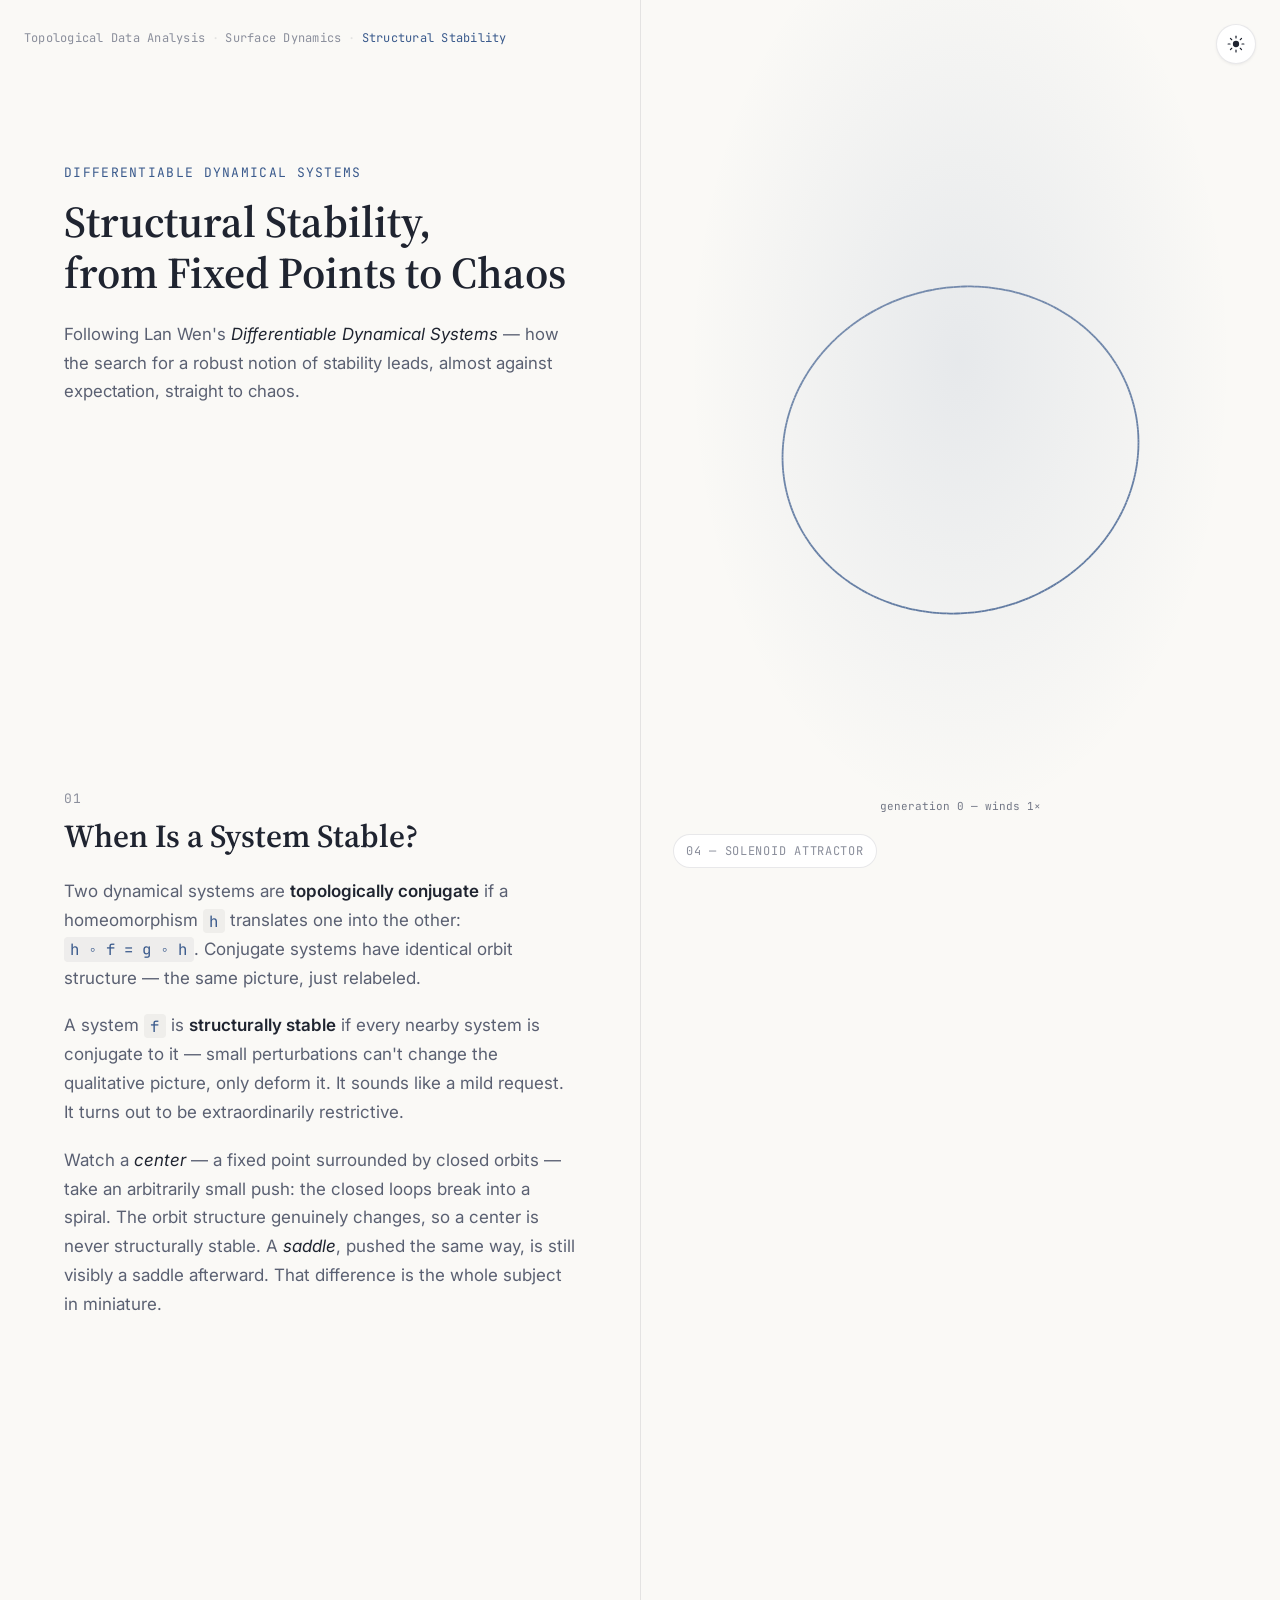
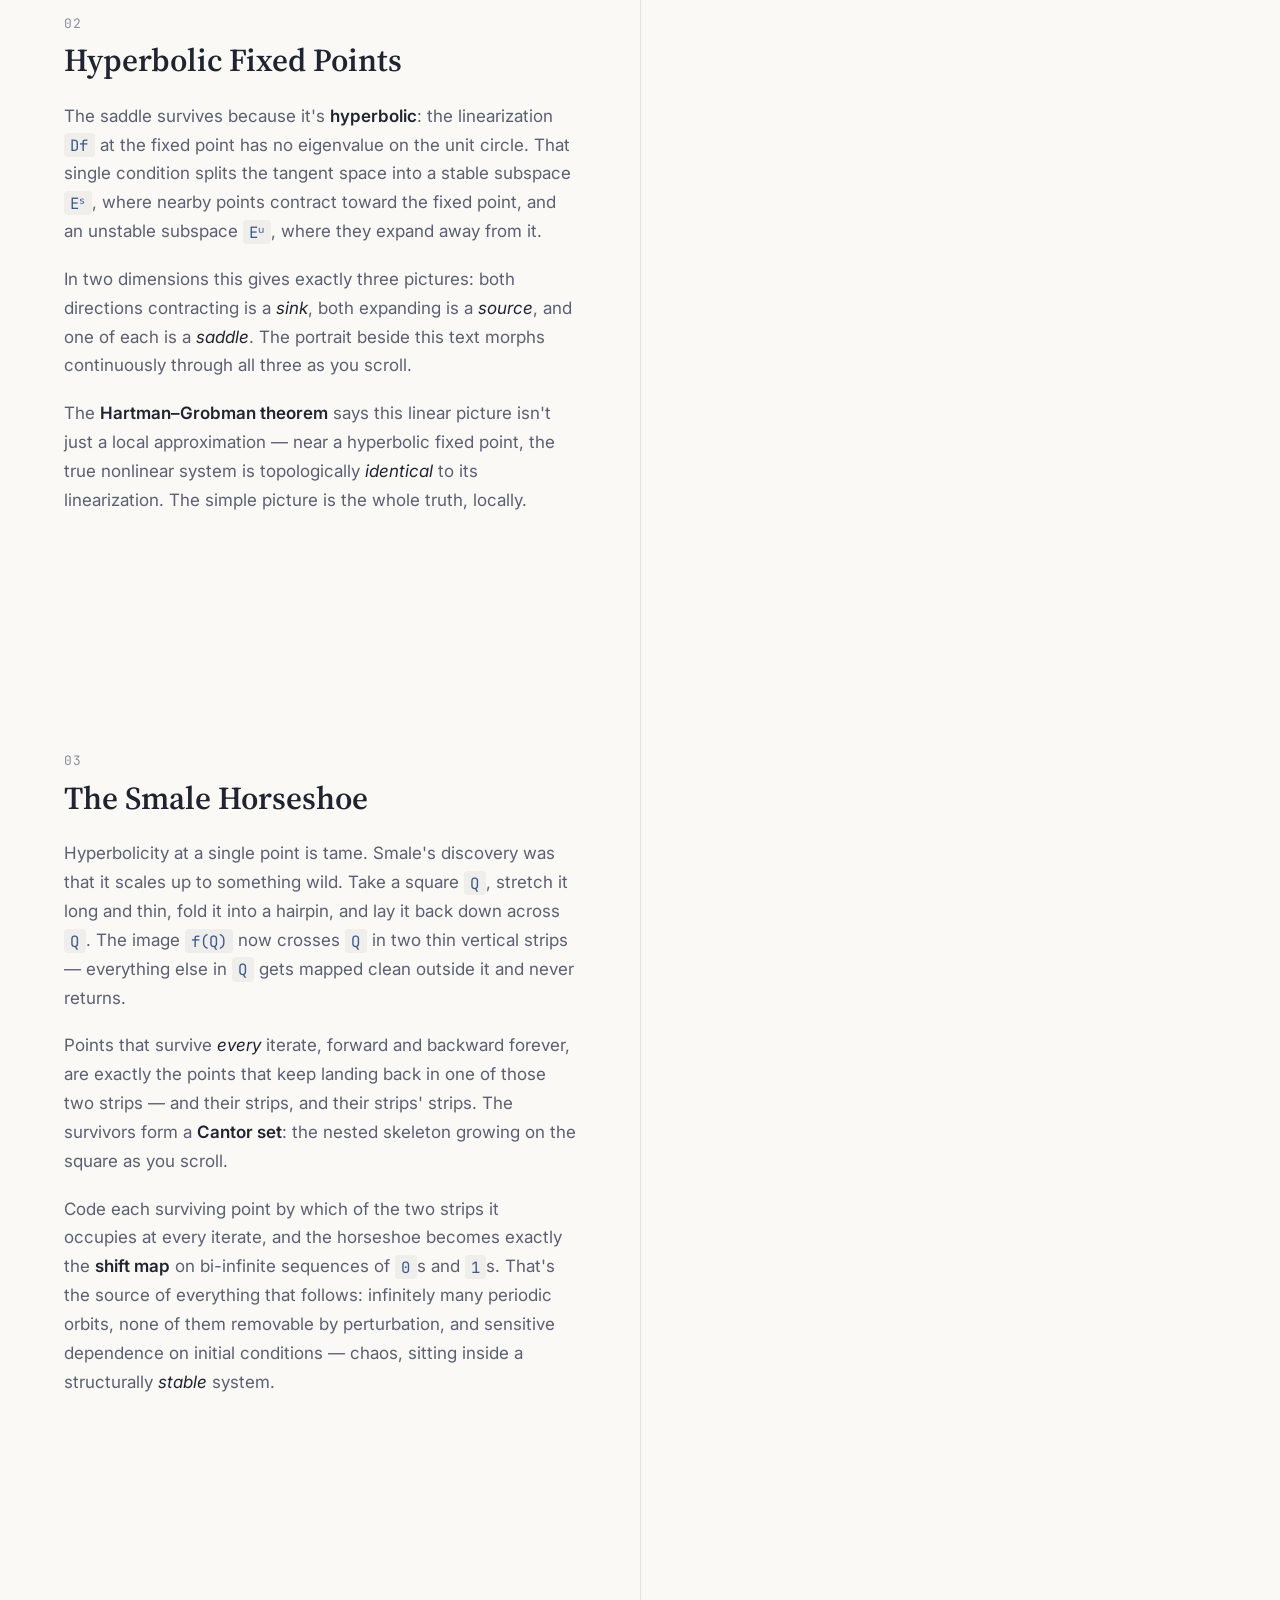
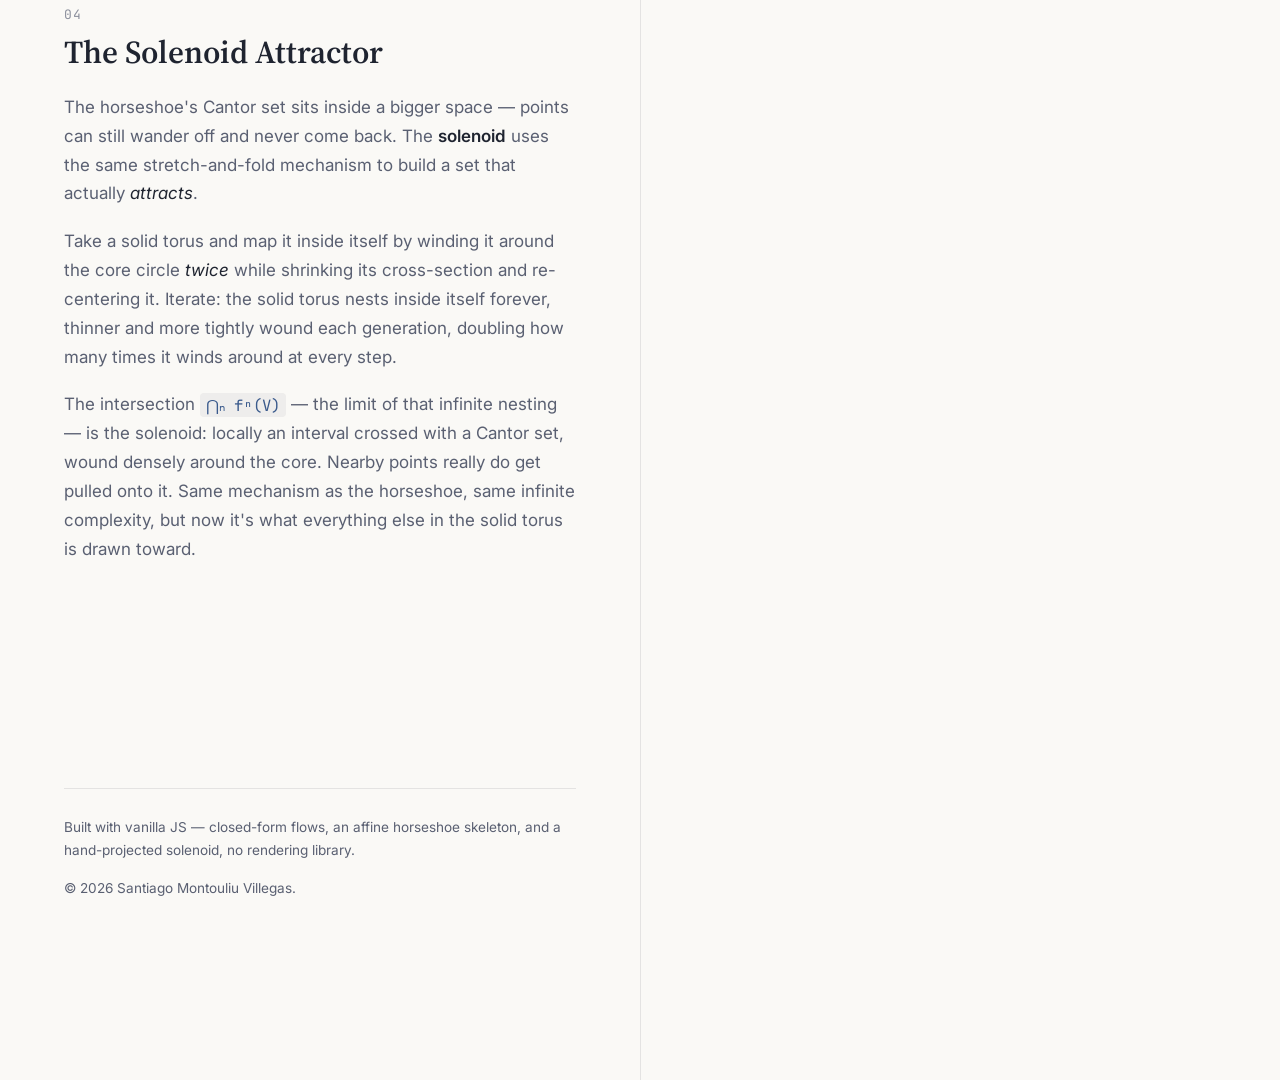
==== chaos.html @ 3588f734 "Add third entry on structural stability and chaos, plus site-wide copyright New entry (chaos.html/ch" ====
<!DOCTYPE html>
<html lang="en">
<head>
  <meta charset="UTF-8" />
  <meta name="viewport" content="width=device-width, initial-scale=1.0" />
  <title>Structural Stability, from Fixed Points to Chaos</title>
  <meta name="description" content="A scrollytelling introduction to structural stability and hyperbolicity: hyperbolic fixed points, the Smale horseshoe, and the solenoid attractor." />

  <link rel="preconnect" href="https://fonts.googleapis.com" />
  <link rel="preconnect" href="https://fonts.gstatic.com" crossorigin />
  <link href="https://fonts.googleapis.com/css2?family=Inter:wght@400;500;600&family=JetBrains+Mono:wght@400;500&family=Source+Serif+4:ital,opsz,wght@0,8..60,400;0,8..60,600;1,8..60,400&display=swap" rel="stylesheet" />

  <link rel="stylesheet" href="style.css" />
</head>
<body>

  <nav class="site-nav" aria-label="Entries">
    <a href="index.html">Topological Data Analysis</a>
    <span class="site-nav-sep" aria-hidden="true">·</span>
    <a href="surface-dynamics.html">Surface Dynamics</a>
    <span class="site-nav-sep" aria-hidden="true">·</span>
    <a href="chaos.html" class="is-current">Structural Stability</a>
  </nav>

  <button id="theme-toggle" aria-label="Toggle light and dark mode" title="Toggle theme">
    <svg id="icon-sun" viewBox="0 0 24 24" width="18" height="18" aria-hidden="true">
      <circle cx="12" cy="12" r="4.2"></circle>
      <g stroke-linecap="round">
        <line x1="12" y1="1.5" x2="12" y2="4"></line>
        <line x1="12" y1="20" x2="12" y2="22.5"></line>
        <line x1="1.5" y1="12" x2="4" y2="12"></line>
        <line x1="20" y1="12" x2="22.5" y2="12"></line>
        <line x1="4.6" y1="4.6" x2="6.3" y2="6.3"></line>
        <line x1="17.7" y1="17.7" x2="19.4" y2="19.4"></line>
        <line x1="4.6" y1="19.4" x2="6.3" y2="17.7"></line>
        <line x1="17.7" y1="6.3" x2="19.4" y2="4.6"></line>
      </g>
    </svg>
    <svg id="icon-moon" viewBox="0 0 24 24" width="18" height="18" aria-hidden="true">
      <path d="M20.5 14.5A8.5 8.5 0 1 1 9.5 3.5a7 7 0 0 0 11 11z"></path>
    </svg>
  </button>

  <main class="layout">

    <div class="scene-column">
      <div class="scene-sticky">
        <canvas id="scene-canvas"></canvas>
        <div class="scene-caption">
          <span id="scene-stage-label">01 — Stability</span>
        </div>
      </div>
    </div>

    <div class="text-column">
      <article>

        <header class="hero">
          <p class="eyebrow">Differentiable Dynamical Systems</p>
          <h1>Structural Stability,<br>from Fixed Points to Chaos</h1>
          <p class="hero-sub">
            Following Lan Wen's <em>Differentiable Dynamical Systems</em> — how the search for a robust
            notion of stability leads, almost against expectation, straight to chaos.
          </p>
        </header>

        <!-- Section 1 -->
        <section class="story-section" id="ds-section-1" data-index="0">
          <p class="section-kicker">01</p>
          <h2>When Is a System Stable?</h2>
          <p>
            Two dynamical systems are <strong>topologically conjugate</strong> if a homeomorphism
            <code class="math">h</code> translates one into the other: <code class="math">h ∘ f = g ∘ h</code>.
            Conjugate systems have identical orbit structure — the same picture, just relabeled.
          </p>
          <p>
            A system <code class="math">f</code> is <strong>structurally stable</strong> if every nearby
            system is conjugate to it — small perturbations can't change the qualitative picture, only
            deform it. It sounds like a mild request. It turns out to be extraordinarily restrictive.
          </p>
          <p>
            Watch a <em>center</em> — a fixed point surrounded by closed orbits — take an arbitrarily small
            push: the closed loops break into a spiral. The orbit structure genuinely changes, so a center is
            never structurally stable. A <em>saddle</em>, pushed the same way, is still visibly a saddle
            afterward. That difference is the whole subject in miniature.
          </p>
        </section>

        <!-- Section 2 -->
        <section class="story-section" id="ds-section-2" data-index="1">
          <p class="section-kicker">02</p>
          <h2>Hyperbolic Fixed Points</h2>
          <p>
            The saddle survives because it's <strong>hyperbolic</strong>: the linearization
            <code class="math">Df</code> at the fixed point has no eigenvalue on the unit circle. That single
            condition splits the tangent space into a stable subspace <code class="math">Eˢ</code>, where
            nearby points contract toward the fixed point, and an unstable subspace
            <code class="math">Eᵘ</code>, where they expand away from it.
          </p>
          <p>
            In two dimensions this gives exactly three pictures: both directions contracting is a
            <em>sink</em>, both expanding is a <em>source</em>, and one of each is a <em>saddle</em>. The
            portrait beside this text morphs continuously through all three as you scroll.
          </p>
          <p>
            The <strong>Hartman–Grobman theorem</strong> says this linear picture isn't just a local
            approximation — near a hyperbolic fixed point, the true nonlinear system is topologically
            <em>identical</em> to its linearization. The simple picture is the whole truth, locally.
          </p>
        </section>

        <!-- Section 3 -->
        <section class="story-section" id="ds-section-3" data-index="2">
          <p class="section-kicker">03</p>
          <h2>The Smale Horseshoe</h2>
          <p>
            Hyperbolicity at a single point is tame. Smale's discovery was that it scales up to something
            wild. Take a square <code class="math">Q</code>, stretch it long and thin, fold it into a
            hairpin, and lay it back down across <code class="math">Q</code>. The image
            <code class="math">f(Q)</code> now crosses <code class="math">Q</code> in two thin vertical
            strips — everything else in <code class="math">Q</code> gets mapped clean outside it and never
            returns.
          </p>
          <p>
            Points that survive <em>every</em> iterate, forward and backward forever, are exactly the points
            that keep landing back in one of those two strips — and their strips, and their strips' strips.
            The survivors form a <strong>Cantor set</strong>: the nested skeleton growing on the square as
            you scroll.
          </p>
          <p>
            Code each surviving point by which of the two strips it occupies at every iterate, and the
            horseshoe becomes exactly the <strong>shift map</strong> on bi-infinite sequences of
            <code class="math">0</code>s and <code class="math">1</code>s. That's the source of everything
            that follows: infinitely many periodic orbits, none of them removable by perturbation, and
            sensitive dependence on initial conditions — chaos, sitting inside a structurally
            <em>stable</em> system.
          </p>
        </section>

        <!-- Section 4 -->
        <section class="story-section" id="ds-section-4" data-index="3">
          <p class="section-kicker">04</p>
          <h2>The Solenoid Attractor</h2>
          <p>
            The horseshoe's Cantor set sits inside a bigger space — points can still wander off and never
            come back. The <strong>solenoid</strong> uses the same stretch-and-fold mechanism to build a set
            that actually <em>attracts</em>.
          </p>
          <p>
            Take a solid torus and map it inside itself by winding it around the core circle <em>twice</em>
            while shrinking its cross-section and re-centering it. Iterate: the solid torus nests inside
            itself forever, thinner and more tightly wound each generation, doubling how many times it
            winds around at every step.
          </p>
          <p>
            The intersection <code class="math">⋂ₙ fⁿ(V)</code> — the limit of that infinite nesting — is
            the solenoid: locally an interval crossed with a Cantor set, wound densely around the core.
            Nearby points really do get pulled onto it. Same mechanism as the horseshoe, same infinite
            complexity, but now it's what everything else in the solid torus is drawn toward.
          </p>
        </section>

        <footer class="page-footer">
          <p>Built with vanilla JS — closed-form flows, an affine horseshoe skeleton, and a hand-projected solenoid, no rendering library.</p>
          <p class="copyright">© <span class="copyright-year"></span> Santiago Montouliu Villegas.</p>
        </footer>

      </article>
    </div>

  </main>

  <script>
    document.querySelectorAll(".copyright-year").forEach((el) => { el.textContent = new Date().getFullYear(); });
  </script>
  <script type="module" src="chaos.js"></script>
</body>
</html>
---- style.css ----
/* ==========================================================================
   Design tokens
   Light mode is the default; dark mode overrides via [data-theme="dark"]
   or an OS-level preference when no explicit choice has been made.
   ========================================================================== */

:root {
  --bg: #faf9f6;
  --bg-elevated: #ffffff;
  --text-primary: #1f2430;
  --text-secondary: #5a6072;
  --text-tertiary: #8b8f9c;
  --accent: #3a5a8c;
  --accent-soft: rgba(58, 90, 140, 0.1);
  --border: rgba(31, 36, 48, 0.1);
  --code-bg: rgba(31, 36, 48, 0.05);

  --scene-fog: #faf9f6;
  --scene-point-a: #3a5a8c;
  --scene-point-b: #c98a4b;
  --scene-ambient: #ffffff;

  --font-sans: "Inter", -apple-system, BlinkMacSystemFont, "Segoe UI", sans-serif;
  --font-serif: "Source Serif 4", Georgia, serif;
  --font-mono: "JetBrains Mono", ui-monospace, "SF Mono", Menlo, monospace;

  --max-text-width: 620px;
  --transition-theme: background-color 0.4s ease, color 0.4s ease, border-color 0.4s ease;
}

[data-theme="dark"] {
  --bg: #14161c;
  --bg-elevated: #1b1e26;
  --text-primary: #e7e6e2;
  --text-secondary: #a4a7b3;
  --text-tertiary: #6c7080;
  --accent: #8fb3e8;
  --accent-soft: rgba(143, 179, 232, 0.12);
  --border: rgba(231, 230, 226, 0.1);
  --code-bg: rgba(231, 230, 226, 0.06);

  --scene-fog: #14161c;
  --scene-point-a: #8fb3e8;
  --scene-point-b: #e0a868;
  --scene-ambient: #2a2e3a;
}

/* Fall back to OS preference only when the user hasn't chosen explicitly.
   main.js sets [data-theme] on <html> as soon as it determines a mode,
   so this block only ever matters before JS runs / if JS is disabled. */
@media (prefers-color-scheme: dark) {
  :root:not([data-theme="light"]) {
    --bg: #14161c;
    --bg-elevated: #1b1e26;
    --text-primary: #e7e6e2;
    --text-secondary: #a4a7b3;
    --text-tertiary: #6c7080;
    --accent: #8fb3e8;
    --accent-soft: rgba(143, 179, 232, 0.12);
    --border: rgba(231, 230, 226, 0.1);
    --code-bg: rgba(231, 230, 226, 0.06);

    --scene-fog: #14161c;
    --scene-point-a: #8fb3e8;
    --scene-point-b: #e0a868;
    --scene-ambient: #2a2e3a;
  }
}

/* ==========================================================================
   Reset & base
   ========================================================================== */

*, *::before, *::after { box-sizing: border-box; }

html { scroll-behavior: smooth; }

body {
  margin: 0;
  background: var(--bg);
  color: var(--text-primary);
  font-family: var(--font-sans);
  font-size: 17px;
  line-height: 1.7;
  -webkit-font-smoothing: antialiased;
  transition: var(--transition-theme);
}

h1, h2, h3 { font-family: var(--font-serif); font-weight: 600; line-height: 1.15; margin: 0 0 0.5em; }

p { margin: 0 0 1.1em; color: var(--text-secondary); }

strong { color: var(--text-primary); font-weight: 600; }

em { color: var(--text-primary); font-style: italic; }

a { color: var(--accent); }

/* Mathematical variables: monospace, slightly accented */
code.math {
  font-family: var(--font-mono);
  font-size: 0.92em;
  background: var(--code-bg);
  color: var(--accent);
  padding: 0.1em 0.4em;
  border-radius: 4px;
  white-space: nowrap;
}

/* ==========================================================================
   Site nav — switch between entries, fixed top-left
   ========================================================================== */

.site-nav {
  position: fixed;
  top: 28px;
  left: 24px;
  z-index: 100;
  display: flex;
  align-items: center;
  gap: 0.55em;
  font-family: var(--font-mono);
  font-size: 12px;
  letter-spacing: 0.02em;
}

.site-nav a {
  color: var(--text-tertiary);
  text-decoration: none;
  transition: color 0.2s ease;
}

.site-nav a:hover { color: var(--text-primary); }

.site-nav a.is-current {
  color: var(--accent);
  pointer-events: none;
}

.site-nav-sep { color: var(--border); }

@media (max-width: 900px) {
  .site-nav {
    top: 16px;
    left: 16px;
    font-size: 11px;
  }
}

/* ==========================================================================
   Theme toggle
   ========================================================================== */

#theme-toggle {
  position: fixed;
  top: 24px;
  right: 24px;
  z-index: 100;
  width: 40px;
  height: 40px;
  border-radius: 50%;
  border: 1px solid var(--border);
  background: var(--bg-elevated);
  color: var(--text-primary);
  display: flex;
  align-items: center;
  justify-content: center;
  cursor: pointer;
  transition: var(--transition-theme), transform 0.2s ease, box-shadow 0.2s ease;
  box-shadow: 0 1px 3px rgba(0, 0, 0, 0.06);
}

#theme-toggle:hover {
  transform: translateY(-1px);
  box-shadow: 0 4px 10px rgba(0, 0, 0, 0.1);
}

#theme-toggle svg { fill: none; stroke: currentColor; stroke-width: 1.6; }
#icon-sun circle { fill: currentColor; stroke: none; }
#icon-moon path { fill: currentColor; }

#icon-sun, #icon-moon {
  position: absolute;
  transition: opacity 0.25s ease, transform 0.25s ease;
}

/* Show sun icon (click to go dark) in light mode; moon icon in dark mode */
:root:not([data-theme="dark"]) #icon-moon { opacity: 0; transform: scale(0.5) rotate(-40deg); }
:root:not([data-theme="dark"]) #icon-sun  { opacity: 1; transform: scale(1) rotate(0); }
[data-theme="dark"] #icon-sun  { opacity: 0; transform: scale(0.5) rotate(40deg); }
[data-theme="dark"] #icon-moon { opacity: 1; transform: scale(1) rotate(0); }

/* ==========================================================================
   Layout — two columns on desktop
   ========================================================================== */

.layout {
  display: grid;
  grid-template-columns: minmax(0, 1fr) minmax(0, 1fr);
}

.scene-column {
  position: relative;
  order: 2;
  border-left: 1px solid var(--border);
}

.scene-sticky {
  position: sticky;
  top: 0;
  height: 100vh;
  display: flex;
  align-items: center;
  justify-content: center;
  overflow: hidden;
  background:
    radial-gradient(ellipse at 50% 40%, var(--accent-soft), transparent 60%),
    var(--bg);
  transition: var(--transition-theme);
}

#scene-canvas {
  display: block;
  width: 100%;
  height: 100%;
}

.scene-caption {
  position: absolute;
  left: 32px;
  bottom: 32px;
  font-family: var(--font-mono);
  font-size: 12px;
  letter-spacing: 0.06em;
  text-transform: uppercase;
  color: var(--text-tertiary);
  padding: 6px 12px;
  border: 1px solid var(--border);
  border-radius: 999px;
  background: var(--bg-elevated);
  transition: var(--transition-theme);
}

.text-column {
  order: 1;
  padding: 0 clamp(24px, 5vw, 64px);
}

article {
  max-width: var(--max-text-width);
  margin: 0 auto;
  padding: 18vh 0 20vh;
}

/* ==========================================================================
   Hero
   ========================================================================== */

.hero { margin-bottom: 28vh; }

.eyebrow {
  font-family: var(--font-mono);
  font-size: 13px;
  letter-spacing: 0.1em;
  text-transform: uppercase;
  color: var(--accent);
  margin-bottom: 1em;
}

.hero h1 {
  font-size: clamp(2rem, 4vw, 2.75rem);
  color: var(--text-primary);
}

.hero-sub {
  font-size: 1.05rem;
  margin-top: 0.75em;
  max-width: 46ch;
}

/* ==========================================================================
   Story sections
   ========================================================================== */

.story-section {
  min-height: 90vh;
  display: flex;
  flex-direction: column;
  justify-content: center;
  padding: 6vh 0;
}

.section-kicker {
  font-family: var(--font-mono);
  font-size: 13px;
  color: var(--text-tertiary);
  letter-spacing: 0.08em;
  margin-bottom: 0.6em;
}

.story-section h2 {
  font-size: clamp(1.5rem, 3vw, 2rem);
  color: var(--text-primary);
  margin-bottom: 0.7em;
}

.betti-list {
  list-style: none;
  margin: 0 0 1.1em;
  padding: 0;
  display: flex;
  flex-direction: column;
  gap: 0.6em;
}

.betti-list li {
  color: var(--text-secondary);
  padding-left: 1.4em;
  position: relative;
}

.betti-list li::before {
  content: "";
  position: absolute;
  left: 0;
  top: 0.55em;
  width: 6px;
  height: 6px;
  border-radius: 50%;
  background: var(--accent);
}

.equation {
  font-size: 1.4rem;
  text-align: center;
  padding: 1.1em 0;
  margin: 0.5em 0 1.3em;
  border-top: 1px solid var(--border);
  border-bottom: 1px solid var(--border);
}

.equation code.math {
  background: none;
  padding: 0;
  white-space: normal;
  font-size: 1em;
}

/* ==========================================================================
   Call to action
   ========================================================================== */

.cta-wrap { margin-top: 2em; }

.cta-button {
  display: inline-flex;
  align-items: center;
  gap: 0.6em;
  font-family: var(--font-sans);
  font-weight: 500;
  font-size: 0.95rem;
  color: var(--bg);
  background: var(--text-primary);
  padding: 0.9em 1.5em;
  border-radius: 8px;
  text-decoration: none;
  transition: transform 0.2s ease, box-shadow 0.2s ease, background 0.3s ease, color 0.3s ease;
}

.cta-button:hover {
  transform: translateY(-2px);
  box-shadow: 0 8px 20px rgba(0, 0, 0, 0.15);
}

.cta-button svg { transition: transform 0.2s ease; }
.cta-button:hover svg { transform: translateX(3px); }

/* ==========================================================================
   Footer
   ========================================================================== */

.page-footer {
  margin-top: 10vh;
  padding-top: 2em;
  border-top: 1px solid var(--border);
  font-size: 0.85rem;
  color: var(--text-tertiary);
}

.page-footer .copyright {
  margin-top: 0.4em;
  margin-bottom: 0;
}

/* ==========================================================================
   Responsive — mobile: canvas fixed at top, text scrolls over it
   ========================================================================== */

@media (max-width: 900px) {
  .layout {
    display: block;
  }

  .scene-column {
    order: 1;
    border-left: none;
    position: fixed;
    inset: 0;
    z-index: -1;
  }

  .scene-sticky {
    position: fixed;
    height: 100vh;
  }

  .text-column {
    order: 2;
    padding: 0 20px;
    margin-top: 60vh;
    background: var(--bg);
    border-top-left-radius: 20px;
    border-top-right-radius: 20px;
    box-shadow: 0 -20px 40px rgba(0, 0, 0, 0.08);
    position: relative;
  }

  article { padding: 8vh 0 16vh; }

  .hero { margin-bottom: 12vh; }

  .story-section { min-height: auto; padding: 8vh 0; }

  .scene-caption { left: 20px; bottom: 20px; }
}
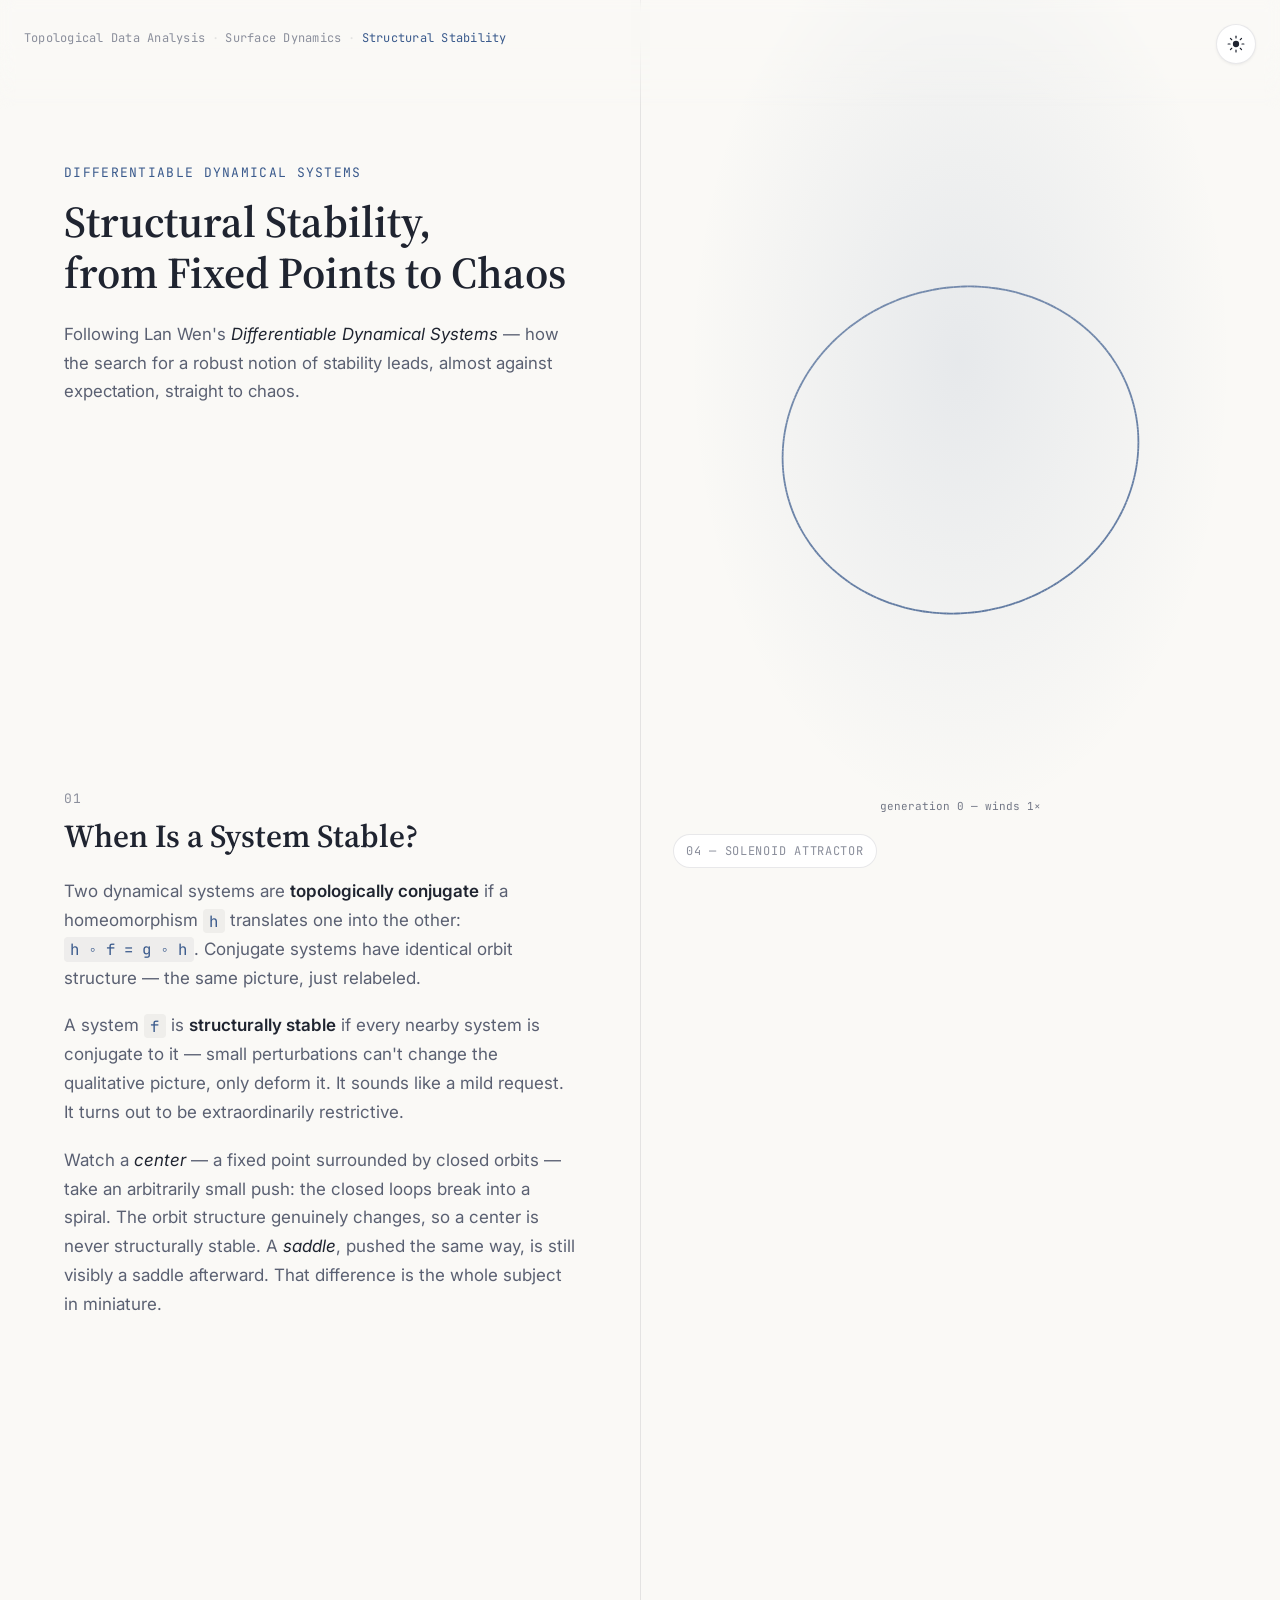
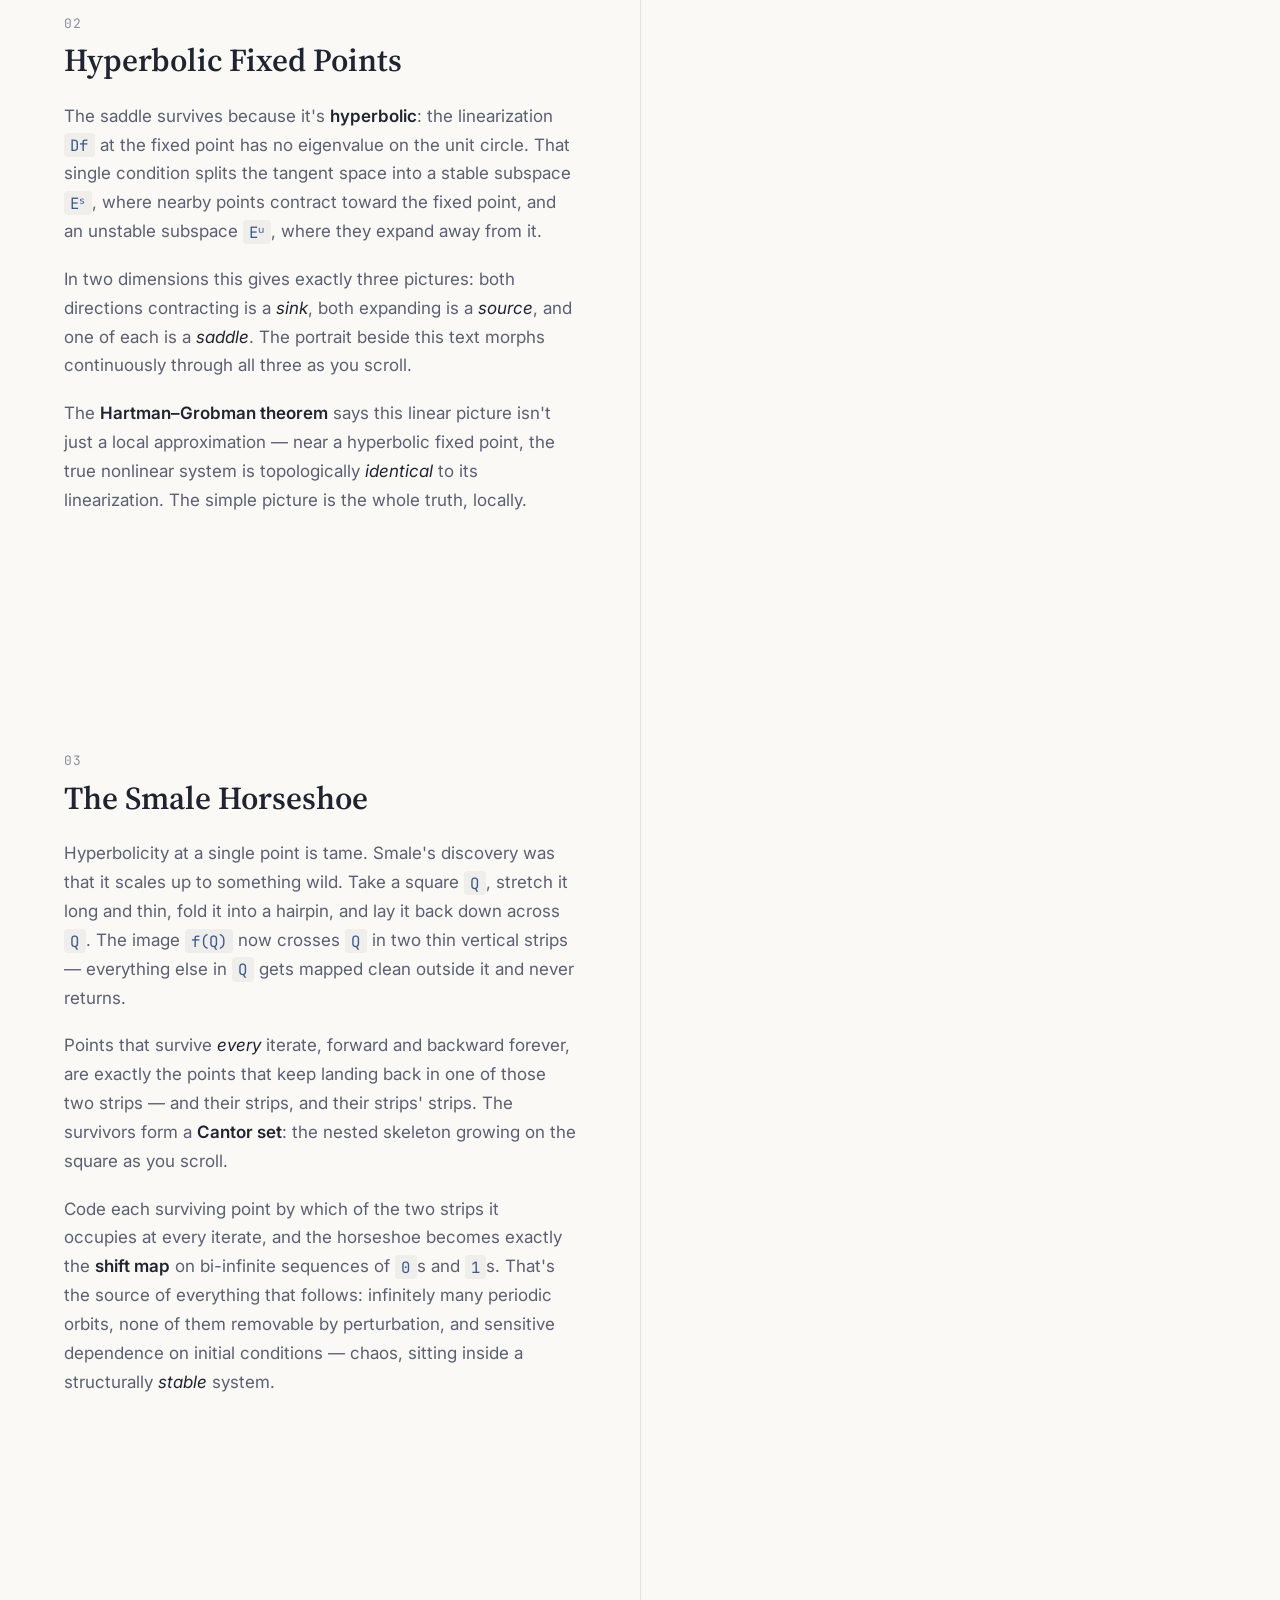
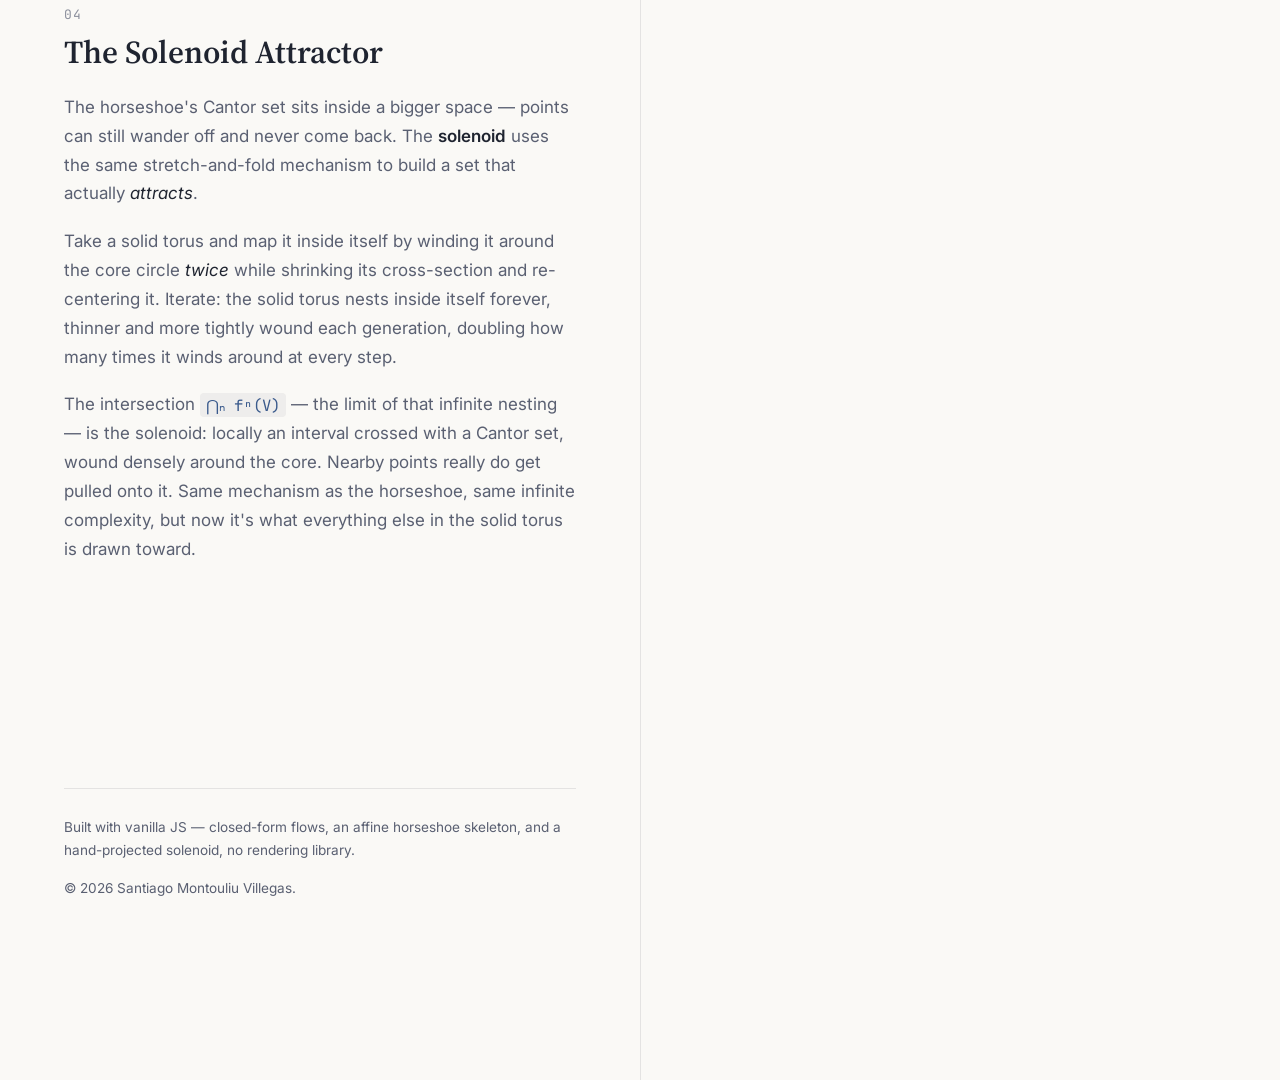
==== commit a81ab4c6: "Fix panel overlap and nav/content collision on scroll Stability visual's two phase portraits were si" ====
--- a/chaos.html
+++ b/chaos.html
@@ -13,6 +13,8 @@
   <link rel="stylesheet" href="style.css" />
 </head>
 <body>
+
+  <div class="top-scrim" aria-hidden="true"></div>
 
   <nav class="site-nav" aria-label="Entries">
     <a href="index.html">Topological Data Analysis</a>
--- a/style.css
+++ b/style.css
@@ -145,6 +145,25 @@
     left: 16px;
     font-size: 11px;
   }
+}
+
+/* ==========================================================================
+   Top scrim — blurs scrolling text as it passes under the fixed nav and
+   theme toggle, so their labels never collide with page content.
+   ========================================================================== */
+
+.top-scrim {
+  position: fixed;
+  top: 0;
+  left: 0;
+  right: 0;
+  height: 110px;
+  z-index: 90; /* below .site-nav / #theme-toggle (100), above scrolled content */
+  pointer-events: none;
+  backdrop-filter: blur(7px);
+  -webkit-backdrop-filter: blur(7px);
+  mask-image: linear-gradient(to bottom, black 0%, black 35%, transparent 100%);
+  -webkit-mask-image: linear-gradient(to bottom, black 0%, black 35%, transparent 100%);
 }
 
 /* ==========================================================================
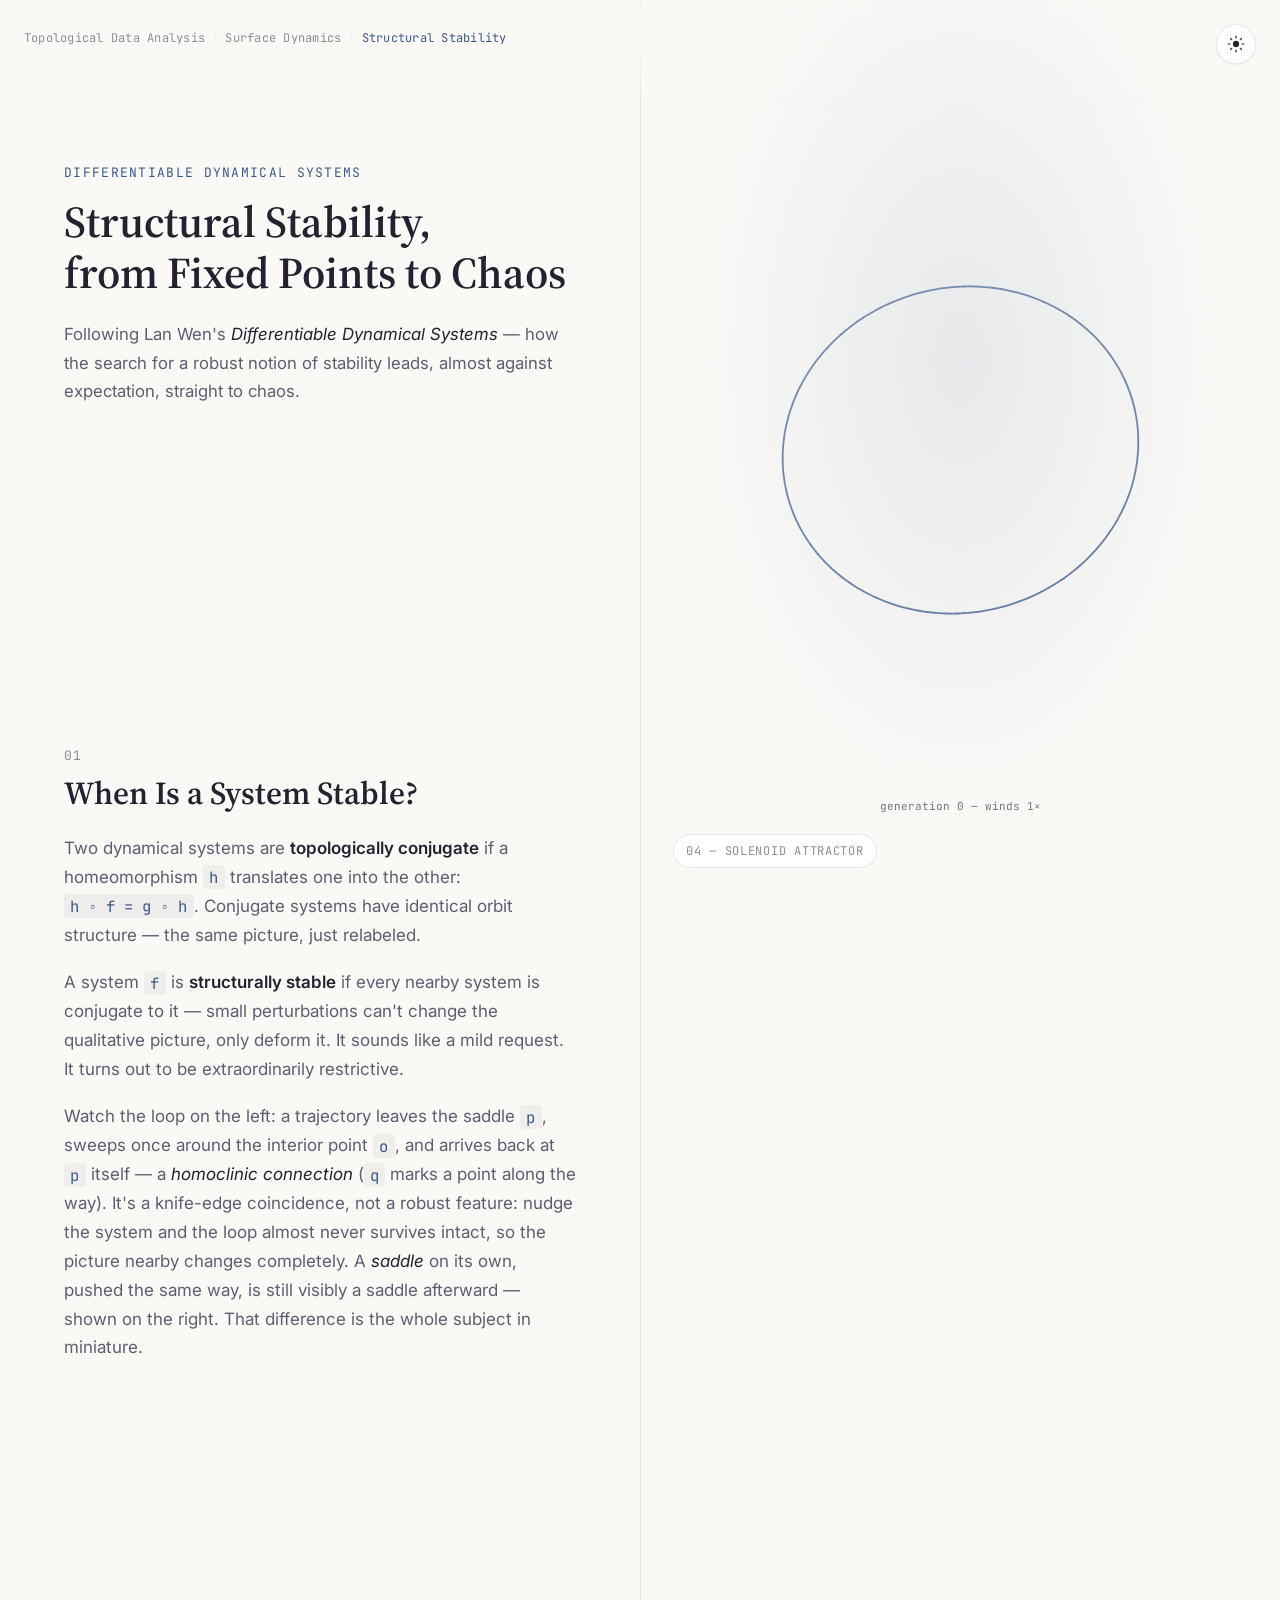
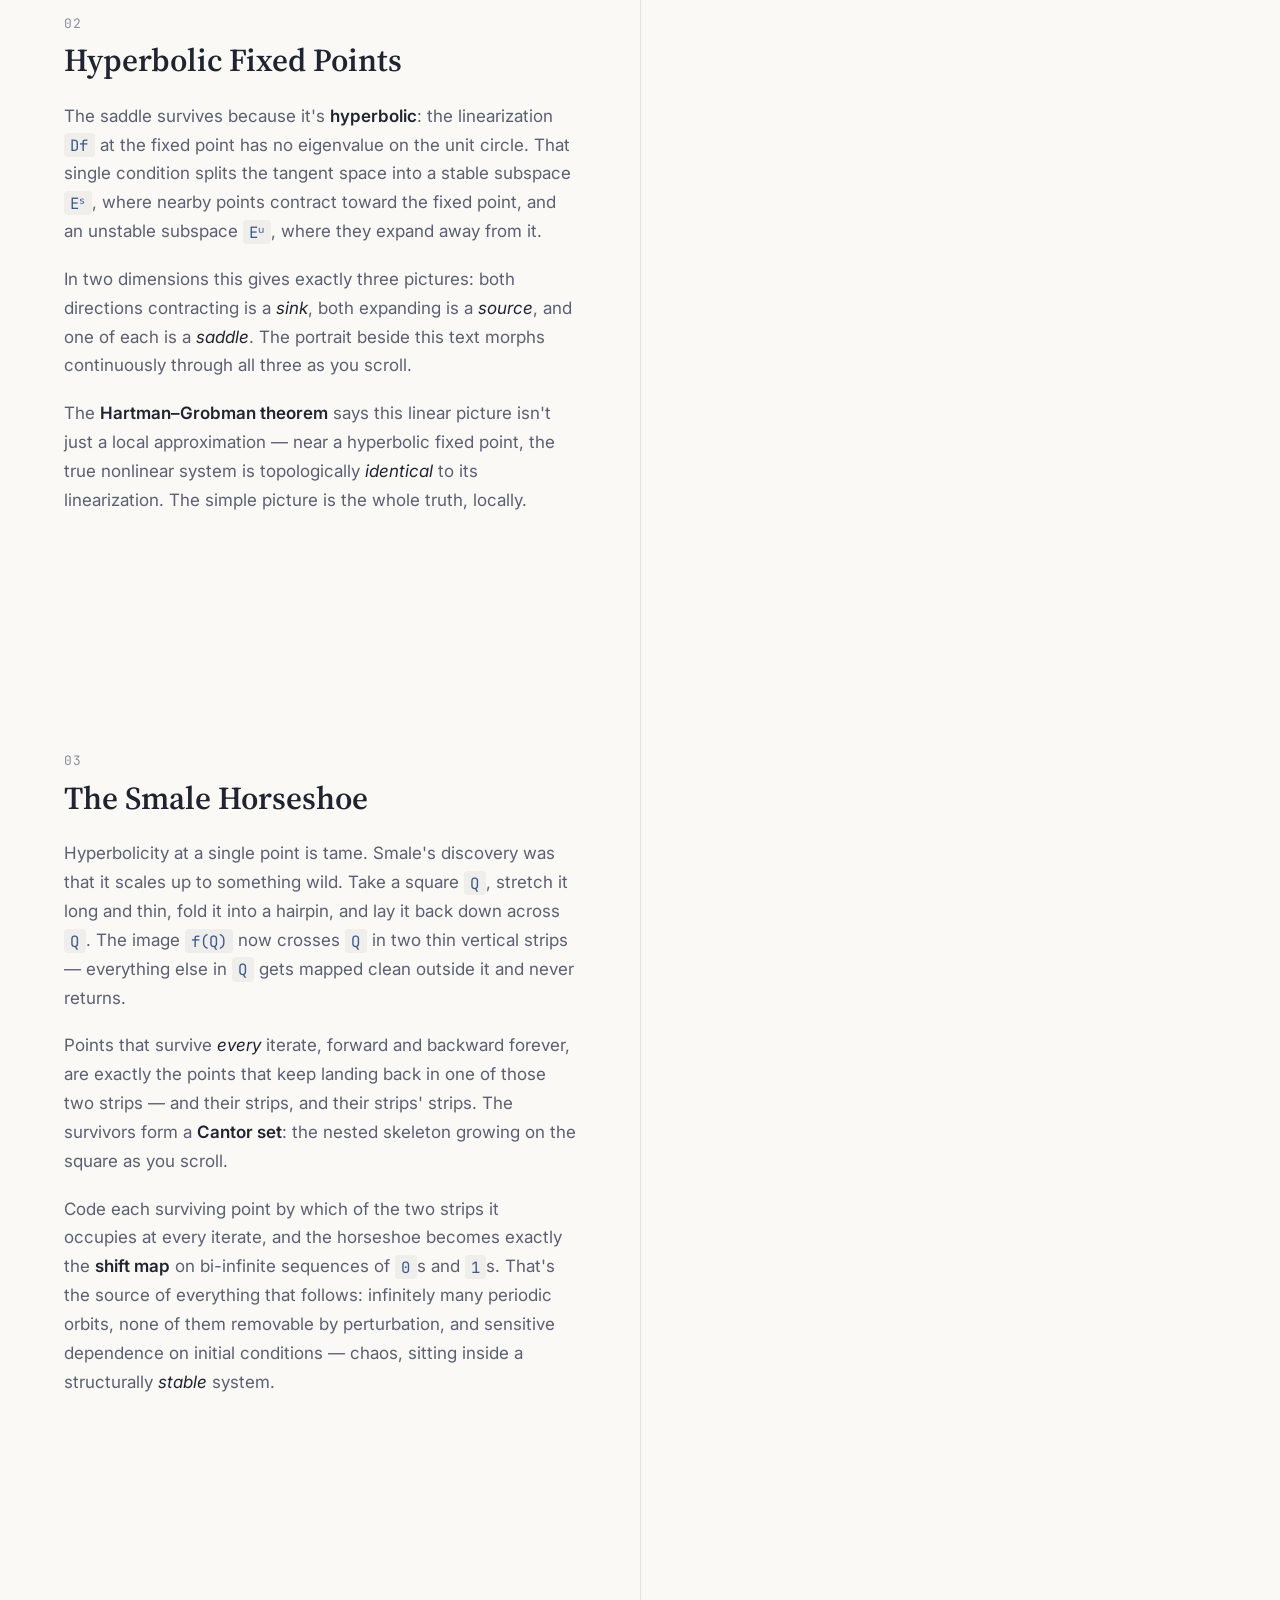
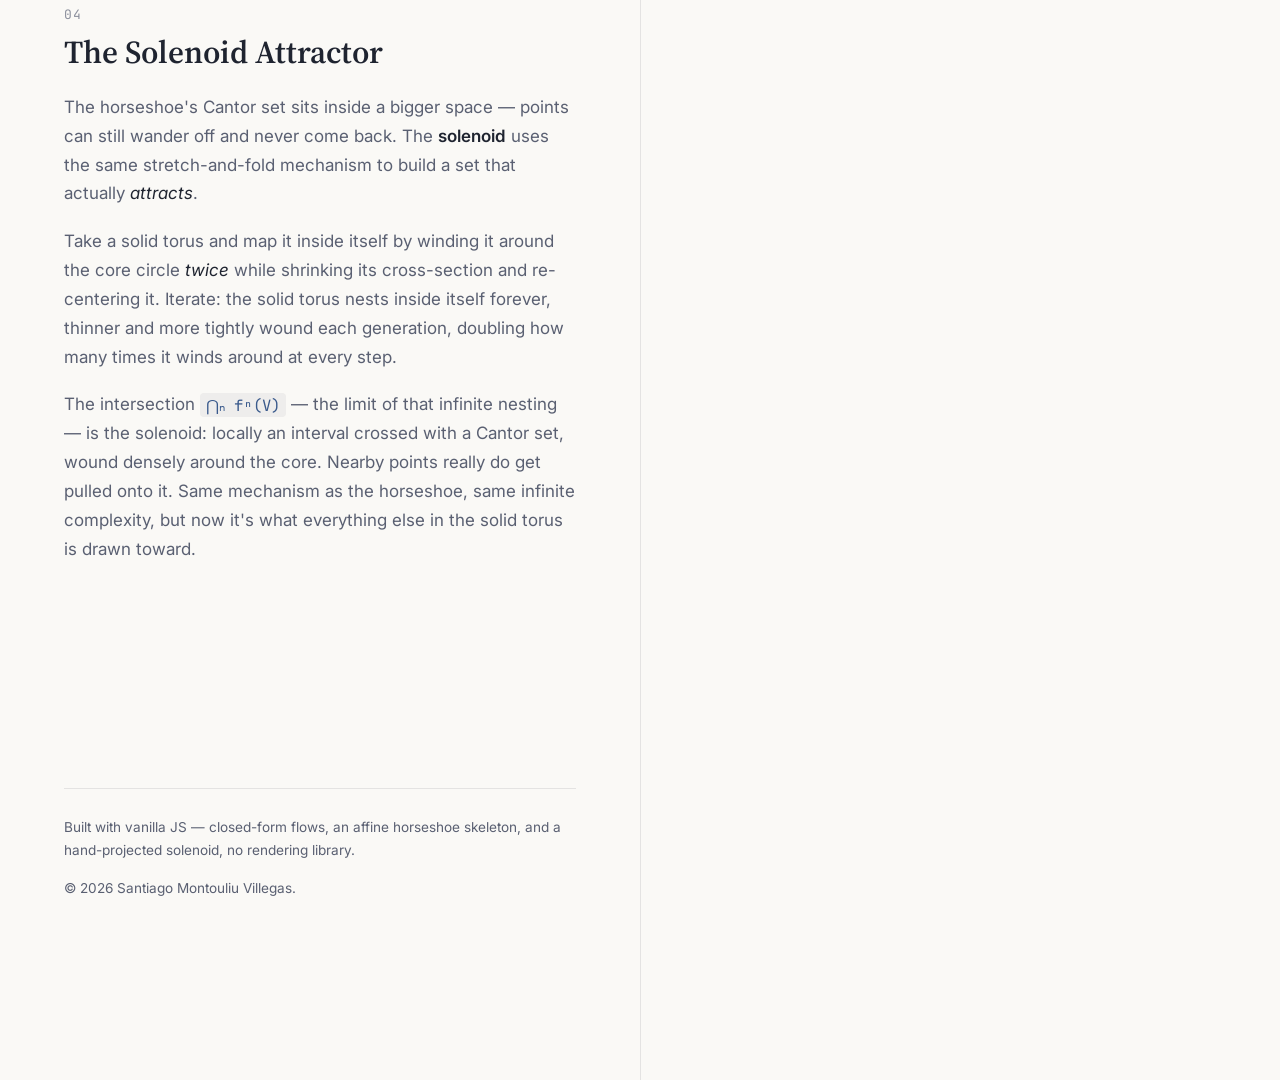
==== commit 138a8a34: "Replace the spiral panel with a homoclinic loop The spiral kept producing edge cases (seams, loose e" ====
--- a/chaos.html
+++ b/chaos.html
@@ -81,10 +81,13 @@
             deform it. It sounds like a mild request. It turns out to be extraordinarily restrictive.
           </p>
           <p>
-            Watch a <em>center</em> — a fixed point surrounded by closed orbits — take an arbitrarily small
-            push: the closed loops break into a spiral. The orbit structure genuinely changes, so a center is
-            never structurally stable. A <em>saddle</em>, pushed the same way, is still visibly a saddle
-            afterward. That difference is the whole subject in miniature.
+            Watch the loop on the left: a trajectory leaves the saddle <code class="math">p</code>, sweeps
+            once around the interior point <code class="math">o</code>, and arrives back at
+            <code class="math">p</code> itself — a <em>homoclinic connection</em>
+            (<code class="math">q</code> marks a point along the way). It's a knife-edge coincidence, not a
+            robust feature: nudge the system and the loop almost never survives intact, so the picture nearby
+            changes completely. A <em>saddle</em> on its own, pushed the same way, is still visibly a saddle
+            afterward — shown on the right. That difference is the whole subject in miniature.
           </p>
         </section>
 
--- a/style.css
+++ b/style.css
@@ -260,6 +260,41 @@
   transition: var(--transition-theme);
 }
 
+/* Betti number readout — a small stacked panel, bottom-right of the scene,
+   mirroring .scene-caption's chip language. Rows are revealed one at a
+   time by main.js setting their inline opacity; the transition here just
+   makes that reveal (and every theme swap) smooth. */
+.betti-counter {
+  position: absolute;
+  right: 32px;
+  bottom: 32px;
+  display: flex;
+  flex-direction: column;
+  gap: 4px;
+  padding: 10px 14px;
+  border: 1px solid var(--border);
+  border-radius: 12px;
+  background: var(--bg-elevated);
+  font-family: var(--font-mono);
+  font-size: 13px;
+  transition: var(--transition-theme);
+}
+
+.betti-row {
+  display: flex;
+  align-items: baseline;
+  gap: 0.8em;
+  opacity: 0;
+  transition: opacity 0.6s ease;
+}
+
+.betti-symbol { color: var(--text-tertiary); }
+.betti-value { color: var(--accent); font-weight: 500; min-width: 1ch; text-align: right; }
+
+@media (max-width: 900px) {
+  .betti-counter { right: 20px; bottom: 20px; padding: 8px 12px; font-size: 12px; }
+}
+
 .text-column {
   order: 1;
   padding: 0 clamp(24px, 5vw, 64px);
